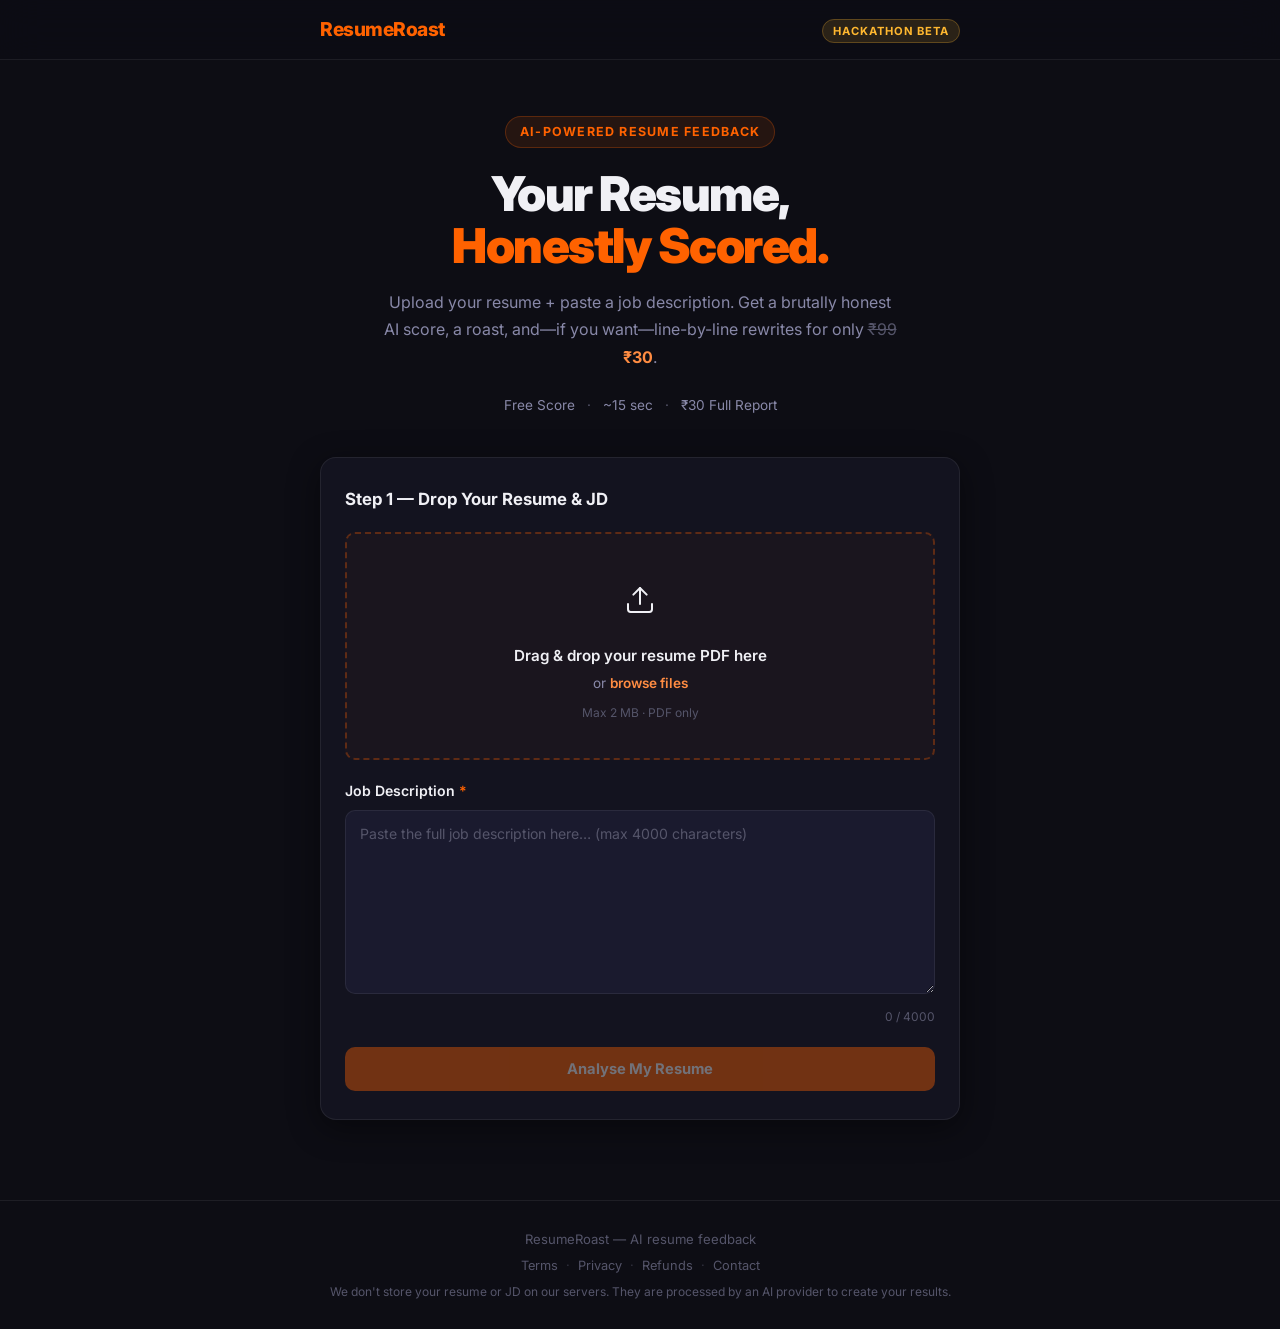
==== static/index.html @ 0b2701fa "ResumeRoast: full app with scoring, payments code, policy pages" ====
﻿<!DOCTYPE html>
<html lang="en">
<head>
  <meta charset="UTF-8" />
  <meta name="viewport" content="width=device-width, initial-scale=1.0" />
  <title>ResumeRoast – AI Resume Feedback</title>
  <meta name="description" content="Upload your resume, paste a job description, and get an AI-powered roast score plus actionable improvements. Free instant score, paid deep analysis from ₹30." />
  <link rel="preconnect" href="https://fonts.googleapis.com" />
  <link href="https://fonts.googleapis.com/css2?family=Inter:wght@400;500;600;700;800;900&family=JetBrains+Mono:wght@400;600&display=swap" rel="stylesheet" />
  <link rel="stylesheet" href="/static/style.css" />
</head>
<body>

<!-- ━━━━━━━━━━━━━━━━  HEADER  ━━━━━━━━━━━━━━━━ -->
<header class="site-header">
  <div class="container header-inner">
    <div class="logo">
      <span class="logo-text">ResumeRoast</span>
    </div>
    <nav class="header-badge">
      <span class="badge-pill">Hackathon Beta</span>
    </nav>
  </div>
</header>

<!-- ━━━━━━━━━━━━━━━━  HERO  ━━━━━━━━━━━━━━━━ -->
<section class="hero">
  <div class="container hero-inner">
    <div class="hero-label">AI-Powered Resume Feedback</div>
    <h1 class="hero-title">Your Resume,<br /><span class="gradient-text">Honestly Scored.</span></h1>
    <p class="hero-subtitle">Upload your resume + paste a job description. Get a brutally honest AI score, a roast, and—if you want—line-by-line rewrites for only <strong class="price-highlight"><s>₹99</s> ₹30</strong>.</p>
    <div class="hero-stats">
      <div class="stat"><span>Free Score</span></div>
      <div class="stat-sep">·</div>
      <div class="stat"><span>~15 sec</span></div>
      <div class="stat-sep">·</div>
      <div class="stat"><span>₹30 Full Report</span></div>
    </div>
  </div>
</section>

<!-- ━━━━━━━━━━━━━━━━  FORM CARD  ━━━━━━━━━━━━━━━━ -->
<main class="container main-content">
  <section id="upload-section" class="card upload-card">
    <h2 class="card-title">Step 1 — Drop Your Resume & JD</h2>

    <form id="roast-form" enctype="multipart/form-data" novalidate>
      <!-- PDF Upload -->
      <div id="drop-zone" class="drop-zone" role="button" tabindex="0" aria-label="Upload resume PDF">
        <div class="drop-zone-inner">
          <span class="drop-icon">
            <svg xmlns="http://www.w3.org/2000/svg" width="32" height="32" viewBox="0 0 24 24" fill="none" stroke="currentColor" stroke-width="1.5" stroke-linecap="round" stroke-linejoin="round"><path d="M21 15v4a2 2 0 0 1-2 2H5a2 2 0 0 1-2-2v-4"/><polyline points="17 8 12 3 7 8"/><line x1="12" y1="3" x2="12" y2="15"/></svg>
          </span>
          <p class="drop-main">Drag &amp; drop your resume PDF here</p>
          <p class="drop-sub">or <label for="resume-file" class="file-label">browse files</label></p>
          <p class="drop-limit">Max 2 MB · PDF only</p>
        </div>
        <input type="file" id="resume-file" name="resume" accept=".pdf,application/pdf" class="file-input" required />
      </div>
      <div id="file-info" class="file-info hidden"></div>

      <!-- JD Input -->
      <div class="field">
        <label for="jd-input" class="field-label">Job Description <span class="required">*</span></label>
        <textarea
          id="jd-input"
          name="jd"
          class="field-textarea"
          rows="7"
          placeholder="Paste the full job description here… (max 4000 characters)"
          maxlength="4000"
          required
        ></textarea>
        <div class="char-counter"><span id="jd-chars">0</span> / 4000</div>
      </div>

      <button type="submit" id="submit-btn" class="btn btn-primary btn-full" disabled>
        Analyse My Resume
      </button>
    </form>
  </section>

  <!-- ━━━━━━━━━━━━━━━━  RESULT CARD  ━━━━━━━━━━━━━━━━ -->
  <section id="result-section" class="hidden">

    <!-- Score Card -->
    <div id="score-card" class="card score-card">
      <div class="score-header">
        <div class="score-ring-wrap">
          <svg class="score-ring" viewBox="0 0 120 120">
            <circle class="ring-bg" cx="60" cy="60" r="52" />
            <circle id="ring-progress" class="ring-fg" cx="60" cy="60" r="52" />
          </svg>
          <div class="score-label">
            <span id="score-num" class="score-number">--</span>
            <span class="score-slash">/100</span>
          </div>
        </div>
        <div class="score-meta">
          <p id="score-verdict" class="verdict-text">Analyzing…</p>
          <div class="score-badge-wrap">
            <span id="score-badge" class="score-badge">—</span>
          </div>
        </div>
      </div>

      <!-- Roast points -->
      <div class="roast-section">
        <h3 class="roast-title">Feedback</h3>
        <ul id="roast-list" class="roast-list"></ul>
      </div>

      <!-- Share -->
      <div class="share-row">
        <button id="share-btn" class="btn btn-secondary" onclick="shareScore()">
          Share Score
        </button>
        <button id="copy-btn" class="btn btn-secondary" onclick="copyLink()">
          Copy Link
        </button>
      </div>
    </div>

    <!-- Unlock Banner -->
    <div id="unlock-banner" class="card unlock-card">
      <div class="unlock-badge">PRO REPORT</div>
      <h2 class="unlock-title">Want the full analysis?</h2>
      <p class="unlock-desc">Unlock your full report for <strong class="price-highlight"><s>₹99</s> ₹30</strong> and get:</p>
      <ul class="unlock-features">
        <li>Line-by-line bullet rewrites with metrics & impact</li>
        <li>Missing keywords vs the job description</li>
        <li>Cold email / LinkedIn DM draft, ready to send</li>
        <li>Complete improved resume text (copy-paste ready)</li>
      </ul>
      <button id="unlock-btn" class="btn btn-cta btn-full" onclick="unlockReport()">
        <span>Unlock Full Report — ₹30</span>
      </button>
      <p class="unlock-note">One-time payment · No subscription · Instant delivery</p>
    </div>

    <!-- Paid Report (hidden until unlocked) -->
    <div id="paid-report" class="hidden">

      <div class="card">
        <h3 class="report-section-title">Bullet Rewrites</h3>
        <div id="bullet-rewrites"></div>
      </div>

      <div class="card">
        <h3 class="report-section-title">Missing Keywords</h3>
        <div id="missing-keywords"></div>
      </div>

      <div class="card">
        <h3 class="report-section-title">Cold Email / LinkedIn DM</h3>
        <pre id="cold-email" class="code-block"></pre>
        <button class="btn btn-secondary small" onclick="copyEmail()">Copy Email</button>
      </div>

      <div class="card">
        <h3 class="report-section-title">Improved Resume Text</h3>
        <pre id="improved-resume" class="code-block scrollable"></pre>
        <button class="btn btn-secondary small" onclick="copyResume()">Copy Resume</button>
      </div>

    </div>

    <!-- Start Over -->
    <div class="center-action">
      <button class="btn btn-ghost" onclick="startOver()">Start Over</button>
    </div>
  </section>

  <!-- ━━━━━━━━━━━━━━━━  LOADING OVERLAY  ━━━━━━━━━━━━━━━━ -->
  <div id="loading-overlay" class="loading-overlay hidden">
    <div class="loading-card">
      <div class="spinner"></div>
      <p id="loading-msg" class="loading-msg">Reading your resume…</p>
      <p class="loading-sub">This usually takes 10–20 seconds</p>
    </div>
  </div>

  <!-- ━━━━━━━━━━━━━━━━  TOAST  ━━━━━━━━━━━━━━━━ -->
  <div id="toast" class="toast hidden" role="alert" aria-live="assertive"></div>

</main>

<!-- ━━━━━━━━━━━━━━━━  FOOTER  ━━━━━━━━━━━━━━━━ -->
<footer class="site-footer">
  <div class="container footer-inner">
    <p>ResumeRoast &mdash; AI resume feedback</p>
    <nav class="footer-links">
      <a href="/terms">Terms</a>
      <span class="footer-sep">·</span>
      <a href="/privacy">Privacy</a>
      <span class="footer-sep">·</span>
      <a href="/refund">Refunds</a>
      <span class="footer-sep">·</span>
      <a href="/contact">Contact</a>
    </nav>
    <p class="footer-legal">We don't store your resume or JD on our servers. They are processed by an AI provider to create your results.</p>
  </div>
</footer>

<!-- Razorpay SDK -->
<script src="https://checkout.razorpay.com/v1/checkout.js"></script>
<script src="/static/app.js"></script>
</body>
</html>
---- static/style.css ----
/* ━━━━━━━━━━━━━━━━━━━━━━━━━━━━━━━━━━━━━━━━━━━━
   ResumeRoast – style.css
   Mobile-first, dark-mode, premium glassmorphism
   ━━━━━━━━━━━━━━━━━━━━━━━━━━━━━━━━━━━━━━━━━━━━ */

/* ── Base variables ── */
:root {
  --bg: #0d0d14;
  --surface: #13131f;
  --surface2: #1a1a2e;
  --border: rgba(255,255,255,0.07);
  --border-glow: rgba(255,100,0,0.35);

  --orange: #ff6200;
  --orange-light: #ff8c42;
  --amber: #ffb830;
  --red-hot: #ff3b00;
  --green: #22c55e;
  --blue: #3b82f6;
  --purple: #a855f7;

  --text: #f0f0f5;
  --text-muted: #8888a8;
  --text-faint: #55556a;

  --radius: 16px;
  --radius-sm: 10px;
  --shadow: 0 8px 32px rgba(0,0,0,0.45);
  --shadow-glow: 0 0 40px rgba(255,98,0,0.15);

  --font: 'Inter', system-ui, sans-serif;
  --mono: 'JetBrains Mono', 'Fira Code', monospace;

  --max-width: 680px;
  --transition: 0.2s ease;
}

/* ── Reset ── */
*, *::before, *::after { box-sizing: border-box; margin: 0; padding: 0; }
html { scroll-behavior: smooth; }

body {
  font-family: var(--font);
  background: var(--bg);
  color: var(--text);
  min-height: 100vh;
  line-height: 1.6;
}

a { color: var(--orange-light); text-decoration: none; }
a:hover { text-decoration: underline; }

/* ── Layout ── */
.container {
  width: 100%;
  max-width: var(--max-width);
  margin: 0 auto;
  padding: 0 20px;
}

/* ── Header ── */
.site-header {
  position: sticky;
  top: 0;
  z-index: 100;
  backdrop-filter: blur(20px);
  background: rgba(13,13,20,0.85);
  border-bottom: 1px solid var(--border);
  padding: 14px 0;
}

.header-inner {
  display: flex;
  align-items: center;
  justify-content: space-between;
}

.logo {
  display: flex;
  align-items: center;
  gap: 10px;
}

.logo-fire {
  font-size: 1.1rem;
}

.logo-text {
  font-size: 1.2rem;
  font-weight: 800;
  color: var(--orange);
  letter-spacing: -0.5px;
}

.badge-pill {
  font-size: 0.7rem;
  font-weight: 700;
  text-transform: uppercase;
  letter-spacing: 0.08em;
  color: var(--amber);
  background: rgba(255,184,48,0.12);
  border: 1px solid rgba(255,184,48,0.25);
  padding: 4px 10px;
  border-radius: 99px;
}

/* ── Hero ── */
.hero {
  padding: 56px 0 40px;
  text-align: center;
}

.hero-label {
  display: inline-block;
  font-size: 0.78rem;
  font-weight: 700;
  letter-spacing: 0.1em;
  text-transform: uppercase;
  color: var(--orange);
  background: rgba(255,98,0,0.1);
  border: 1px solid rgba(255,98,0,0.25);
  padding: 5px 14px;
  border-radius: 99px;
  margin-bottom: 20px;
}

.hero-title {
  font-size: clamp(2rem, 7vw, 3rem);
  font-weight: 900;
  line-height: 1.1;
  letter-spacing: -1.5px;
  margin-bottom: 16px;
}

.gradient-text {
  color: var(--orange);
}

.hero-subtitle {
  font-size: 1rem;
  color: var(--text-muted);
  max-width: 520px;
  margin: 0 auto 24px;
  line-height: 1.7;
}

.price-highlight {
  color: var(--orange-light);
  font-weight: 700;
}
.price-highlight s {
  color: var(--text-faint);
  font-weight: 400;
  text-decoration: line-through;
}

.hero-stats {
  display: flex;
  align-items: center;
  justify-content: center;
  gap: 12px;
  flex-wrap: wrap;
  font-size: 0.85rem;
  color: var(--text-muted);
}

.stat {
  display: flex;
  align-items: center;
  gap: 6px;
}
.stat-sep { color: var(--text-faint); }

/* ── Main Content ── */
.main-content {
  padding-bottom: 60px;
  position: relative;
}

/* ── Cards ── */
.card {
  background: var(--surface);
  border: 1px solid var(--border);
  border-radius: var(--radius);
  padding: 28px 24px;
  margin-bottom: 20px;
  box-shadow: var(--shadow);
  position: relative;
  overflow: hidden;
  transition: border-color var(--transition);
}


.card-title {
  font-size: 1.05rem;
  font-weight: 700;
  margin-bottom: 20px;
  color: var(--text);
}

/* ── Drop Zone ── */
.drop-zone {
  border: 2px dashed rgba(255,98,0,0.3);
  border-radius: var(--radius-sm);
  padding: 36px 20px;
  text-align: center;
  cursor: pointer;
  transition: all var(--transition);
  background: rgba(255,98,0,0.03);
  margin-bottom: 20px;
  position: relative;
}

.drop-zone:hover,
.drop-zone:focus {
  border-color: var(--orange);
  background: rgba(255,98,0,0.07);
  outline: none;
}

.drop-zone.drag-over {
  border-color: var(--amber);
  background: rgba(255,184,48,0.08);
  box-shadow: 0 0 0 4px rgba(255,98,0,0.1);
  transform: scale(1.01);
}

.drop-zone.has-file {
  border-color: var(--green);
  background: rgba(34,197,94,0.05);
  border-style: solid;
}

.drop-zone-inner {
  pointer-events: none;
}

.drop-icon {
  font-size: 2.5rem;
  display: block;
  margin-bottom: 10px;
}

.drop-main {
  font-weight: 600;
  font-size: 0.95rem;
  margin-bottom: 4px;
}

.drop-sub {
  font-size: 0.85rem;
  color: var(--text-muted);
}

.drop-limit {
  font-size: 0.75rem;
  color: var(--text-faint);
  margin-top: 8px;
}

.file-label {
  color: var(--orange-light);
  cursor: pointer;
  font-weight: 600;
  pointer-events: all;
}

.file-input { display: none; }

.file-info {
  background: rgba(34,197,94,0.08);
  border: 1px solid rgba(34,197,94,0.2);
  border-radius: var(--radius-sm);
  padding: 10px 14px;
  font-size: 0.85rem;
  color: var(--green);
  margin-bottom: 20px;
  display: flex;
  align-items: center;
  gap: 8px;
}

/* ── Field ── */
.field { margin-bottom: 0; }

.field-label {
  display: block;
  font-size: 0.88rem;
  font-weight: 600;
  margin-bottom: 8px;
  color: var(--text);
}
.required { color: var(--orange); }

.field-textarea {
  width: 100%;
  background: var(--surface2);
  border: 1px solid var(--border);
  border-radius: var(--radius-sm);
  color: var(--text);
  font-family: var(--font);
  font-size: 0.88rem;
  line-height: 1.6;
  padding: 12px 14px;
  resize: vertical;
  min-height: 140px;
  transition: border-color var(--transition), box-shadow var(--transition);
}

.field-textarea:focus {
  outline: none;
  border-color: var(--orange);
  box-shadow: 0 0 0 3px rgba(255,98,0,0.12);
}

.field-textarea::placeholder { color: var(--text-faint); }

.char-counter {
  text-align: right;
  font-size: 0.75rem;
  color: var(--text-faint);
  margin-top: 6px;
  margin-bottom: 20px;
}

/* ── Buttons ── */
.btn {
  display: inline-flex;
  align-items: center;
  justify-content: center;
  gap: 8px;
  font-family: var(--font);
  font-size: 0.92rem;
  font-weight: 700;
  padding: 13px 22px;
  border-radius: var(--radius-sm);
  border: none;
  cursor: pointer;
  transition: all var(--transition);
  text-decoration: none;
}

.btn:disabled {
  opacity: 0.4;
  cursor: not-allowed;
  transform: none !important;
  box-shadow: none !important;
}

.btn-primary {
  background: var(--orange);
  color: #fff;
}
.btn-primary:hover:not(:disabled) {
  background: var(--orange-light);
}
.btn-primary:active:not(:disabled) { opacity: 0.9; }

.btn-secondary {
  background: var(--surface2);
  color: var(--text-muted);
  border: 1px solid var(--border);
}
.btn-secondary:hover:not(:disabled) {
  border-color: var(--orange);
  color: var(--orange-light);
}

.btn-cta {
  background: #5b21b6;
  color: #fff;
  font-size: 1rem;
  padding: 16px 24px;
}
.btn-cta:hover:not(:disabled) { background: #4c1d95; }

.btn-ghost {
  background: transparent;
  color: var(--text-muted);
  border: 1px solid var(--border);
}
.btn-ghost:hover { color: var(--text); border-color: var(--text-faint); }

.btn-full { width: 100%; }

.btn.small { font-size: 0.8rem; padding: 8px 14px; margin-top: 12px; }

/* ── Score Ring ── */
.score-card { padding: 32px 24px; }

.score-header {
  display: flex;
  align-items: center;
  gap: 24px;
  margin-bottom: 28px;
  flex-wrap: wrap;
}

.score-ring-wrap {
  position: relative;
  width: 120px;
  height: 120px;
  flex-shrink: 0;
}

.score-ring { width: 120px; height: 120px; transform: rotate(-90deg); }

.ring-bg {
  fill: none;
  stroke: rgba(255,255,255,0.06);
  stroke-width: 10;
}

.ring-fg {
  fill: none;
  stroke: url(#ringGrad);
  stroke-width: 10;
  stroke-linecap: round;
  stroke-dasharray: 327;
  stroke-dashoffset: 327;
  transition: stroke-dashoffset 1.2s cubic-bezier(0.4, 0, 0.2, 1);
}

.score-label {
  position: absolute;
  inset: 0;
  display: flex;
  flex-direction: column;
  align-items: center;
  justify-content: center;
  line-height: 1;
}

.score-number {
  font-size: 2rem;
  font-weight: 900;
  letter-spacing: -2px;
  color: var(--orange);
}

.score-slash {
  font-size: 0.7rem;
  color: var(--text-faint);
  font-weight: 600;
  margin-top: 2px;
}

.score-meta { flex: 1; min-width: 180px; }

.verdict-text {
  font-size: 1rem;
  font-weight: 600;
  line-height: 1.4;
  margin-bottom: 12px;
  color: var(--text);
}

.score-badge-wrap { display: flex; }

.score-badge {
  font-size: 0.75rem;
  font-weight: 700;
  padding: 4px 12px;
  border-radius: 99px;
  letter-spacing: 0.05em;
  text-transform: uppercase;
}
.score-badge.poor    { background: rgba(255,59,0,0.15); color: var(--red-hot); border: 1px solid rgba(255,59,0,0.25); }
.score-badge.average { background: rgba(255,184,48,0.12); color: var(--amber); border: 1px solid rgba(255,184,48,0.25); }
.score-badge.good    { background: rgba(59,130,246,0.12); color: var(--blue); border: 1px solid rgba(59,130,246,0.25); }
.score-badge.great   { background: rgba(34,197,94,0.12); color: var(--green); border: 1px solid rgba(34,197,94,0.25); }

/* ── Roast ── */
.roast-section { margin-bottom: 24px; }
.roast-title {
  font-size: 0.9rem;
  font-weight: 700;
  text-transform: uppercase;
  letter-spacing: 0.08em;
  color: var(--orange);
  margin-bottom: 14px;
}

.roast-list { list-style: none; display: flex; flex-direction: column; gap: 12px; }

.roast-list li {
  display: flex;
  gap: 12px;
  padding: 14px 16px;
  background: var(--surface2);
  border-radius: var(--radius-sm);
  border: 1px solid var(--border);
  font-size: 0.9rem;
  line-height: 1.5;
  opacity: 0;
  transform: translateX(-10px);
  transition: opacity 0.4s ease, transform 0.4s ease;
}

.roast-list li.visible {
  opacity: 1;
  transform: translateX(0);
}

.roast-num {
  width: 22px;
  height: 22px;
  background: var(--orange);
  border-radius: 50%;
  display: flex;
  align-items: center;
  justify-content: center;
  font-size: 0.7rem;
  font-weight: 900;
  color: #fff;
  flex-shrink: 0;
}

/* ── Share row ── */
.share-row {
  display: flex;
  gap: 10px;
  flex-wrap: wrap;
}

/* ── Unlock Card ── */
.unlock-card {
  background: rgba(91,33,182,0.06);
  border-color: rgba(91,33,182,0.2);
  text-align: center;
}

.unlock-badge {
  display: inline-block;
  font-size: 0.7rem;
  font-weight: 800;
  letter-spacing: 0.12em;
  text-transform: uppercase;
  color: var(--purple);
  background: rgba(168,85,247,0.12);
  border: 1px solid rgba(168,85,247,0.25);
  padding: 4px 12px;
  border-radius: 99px;
  margin-bottom: 14px;
}

.unlock-title {
  font-size: 1.5rem;
  font-weight: 900;
  margin-bottom: 8px;
  letter-spacing: -0.5px;
}

.unlock-desc {
  color: var(--text-muted);
  margin-bottom: 18px;
  font-size: 0.92rem;
}

.unlock-features {
  list-style: none;
  text-align: left;
  display: flex;
  flex-direction: column;
  gap: 8px;
  margin-bottom: 24px;
  max-width: 360px;
  margin-left: auto;
  margin-right: auto;
}

.unlock-features li {
  font-size: 0.88rem;
  color: var(--text-muted);
  display: flex;
  gap: 8px;
}

.unlock-note {
  font-size: 0.75rem;
  color: var(--text-faint);
  margin-top: 10px;
}

/* ── Paid Report ── */
.report-section-title {
  font-size: 0.95rem;
  font-weight: 700;
  margin-bottom: 16px;
  color: var(--text);
}

.rewrite-item {
  border: 1px solid var(--border);
  border-radius: var(--radius-sm);
  overflow: hidden;
  margin-bottom: 12px;
}

.rewrite-original {
  background: rgba(255,59,0,0.06);
  padding: 10px 14px;
  font-size: 0.83rem;
  color: var(--text-muted);
  border-bottom: 1px solid var(--border);
  position: relative;
}
.rewrite-original::before {
  content: '— ';
  color: var(--red-hot);
  font-weight: 700;
}

.rewrite-improved {
  background: rgba(34,197,94,0.05);
  padding: 10px 14px;
  font-size: 0.85rem;
  color: var(--text);
  position: relative;
}
.rewrite-improved::before {
  content: '+ ';
  color: var(--green);
  font-weight: 700;
}

.keywords-grid {
  display: flex;
  flex-wrap: wrap;
  gap: 8px;
}

.keyword-tag {
  background: rgba(59,130,246,0.1);
  border: 1px solid rgba(59,130,246,0.2);
  color: var(--blue);
  font-size: 0.8rem;
  font-weight: 600;
  padding: 4px 12px;
  border-radius: 99px;
}

.code-block {
  background: var(--surface2);
  border: 1px solid var(--border);
  border-radius: var(--radius-sm);
  padding: 16px;
  font-family: var(--mono);
  font-size: 0.8rem;
  line-height: 1.7;
  color: var(--text-muted);
  white-space: pre-wrap;
  word-break: break-word;
}

.code-block.scrollable {
  max-height: 320px;
  overflow-y: auto;
}

/* ── Loading ── */
.loading-overlay {
  position: fixed;
  inset: 0;
  background: rgba(13,13,20,0.88);
  backdrop-filter: blur(8px);
  z-index: 200;
  display: flex;
  align-items: center;
  justify-content: center;
  padding: 20px;
}

.loading-card {
  background: var(--surface);
  border: 1px solid var(--border);
  border-radius: var(--radius);
  padding: 40px 32px;
  text-align: center;
  max-width: 320px;
  width: 100%;
  box-shadow: var(--shadow);
}

.spinner {
  width: 48px;
  height: 48px;
  border: 4px solid var(--border);
  border-top-color: var(--orange);
  border-radius: 50%;
  animation: spin 0.8s linear infinite;
  margin: 0 auto 20px;
}

@keyframes spin { to { transform: rotate(360deg); } }

.loading-msg {
  font-weight: 700;
  font-size: 1rem;
  margin-bottom: 8px;
}

.loading-sub {
  font-size: 0.82rem;
  color: var(--text-faint);
}

/* ── Toast ── */
.toast {
  position: fixed;
  bottom: 24px;
  left: 50%;
  transform: translateX(-50%) translateY(10px);
  background: var(--surface);
  border: 1px solid var(--border);
  border-radius: var(--radius-sm);
  padding: 12px 20px;
  font-size: 0.88rem;
  font-weight: 600;
  color: var(--text);
  box-shadow: var(--shadow);
  z-index: 300;
  opacity: 0;
  transition: opacity 0.25s ease, transform 0.25s ease;
  max-width: 360px;
  text-align: center;
}

.toast.show {
  opacity: 1;
  transform: translateX(-50%) translateY(0);
}

.toast.error { border-color: var(--red-hot); color: var(--red-hot); }
.toast.success { border-color: var(--green); color: var(--green); }

/* ── Center action ── */
.center-action { text-align: center; margin: 8px 0 24px; }

/* ── Footer ── */
.site-footer {
  border-top: 1px solid var(--border);
  padding: 28px 0;
  text-align: center;
  font-size: 0.82rem;
  color: var(--text-faint);
}

.footer-inner { display: flex; flex-direction: column; gap: 6px; }
.footer-legal { font-size: 0.75rem; }

.footer-links {
  display: flex;
  align-items: center;
  justify-content: center;
  gap: 8px;
  flex-wrap: wrap;
  font-size: 0.8rem;
}

.footer-links a {
  color: var(--text-faint);
  text-decoration: none;
  transition: color var(--transition);
}
.footer-links a:hover { color: var(--orange-light); text-decoration: none; }
.footer-sep { color: var(--text-faint); opacity: 0.5; }

/* ── Legal pages ── */
.legal-page {
  max-width: 640px;
  margin: 0 auto;
  padding: 40px 0 60px;
}

.legal-title {
  font-size: clamp(1.6rem, 5vw, 2.2rem);
  font-weight: 900;
  letter-spacing: -1px;
  color: var(--text);
  margin-bottom: 6px;
}

.legal-updated {
  font-size: 0.78rem;
  color: var(--text-faint);
  margin-bottom: 28px;
}

.legal-card {
  margin-bottom: 16px;
}

.legal-heading {
  font-size: 0.92rem;
  font-weight: 700;
  color: var(--orange-light);
  text-transform: uppercase;
  letter-spacing: 0.06em;
  margin-bottom: 10px;
}

.legal-card p {
  font-size: 0.92rem;
  color: var(--text-muted);
  line-height: 1.75;
}

.legal-card p + p { margin-top: 10px; }

.legal-list {
  list-style: none;
  display: flex;
  flex-direction: column;
  gap: 8px;
  margin: 12px 0;
  padding-left: 4px;
}

.legal-list li {
  font-size: 0.9rem;
  color: var(--text-muted);
  line-height: 1.6;
  padding-left: 16px;
  position: relative;
}

.legal-list li::before {
  content: '›';
  position: absolute;
  left: 0;
  color: var(--orange);
  font-weight: 700;
}

/* ── Contact card ── */
.contact-card { text-align: center; padding: 40px 28px; }

.contact-intro {
  font-size: 1rem;
  color: var(--text-muted);
  margin-bottom: 28px;
  line-height: 1.7;
}

.contact-email-link {
  display: inline-flex;
  align-items: center;
  gap: 10px;
  font-size: 1.1rem;
  font-weight: 700;
  color: var(--orange-light);
  background: rgba(255,140,66,0.08);
  border: 1px solid rgba(255,140,66,0.25);
  padding: 14px 24px;
  border-radius: var(--radius-sm);
  text-decoration: none;
  transition: all var(--transition);
  margin-bottom: 24px;
}
.contact-email-link:hover {
  background: rgba(255,140,66,0.14);
  border-color: var(--orange-light);
  transform: translateY(-1px);
  text-decoration: none;
}

.contact-email-icon { font-size: 1.3rem; }

.contact-note {
  font-size: 0.82rem;
  color: var(--text-faint);
  line-height: 1.65;
  max-width: 400px;
  margin: 0 auto;
}

/* ── SVG gradient definition ── */
.svg-defs { position: absolute; width: 0; height: 0; overflow: hidden; }

/* ── Utility ── */
.hidden { display: none !important; }

/* ── Responsive ── */
@media (max-width: 480px) {
  .hero { padding: 40px 0 32px; }
  .score-header { flex-direction: column; align-items: flex-start; }
  .share-row { flex-direction: column; }
  .share-row .btn { width: 100%; }
}
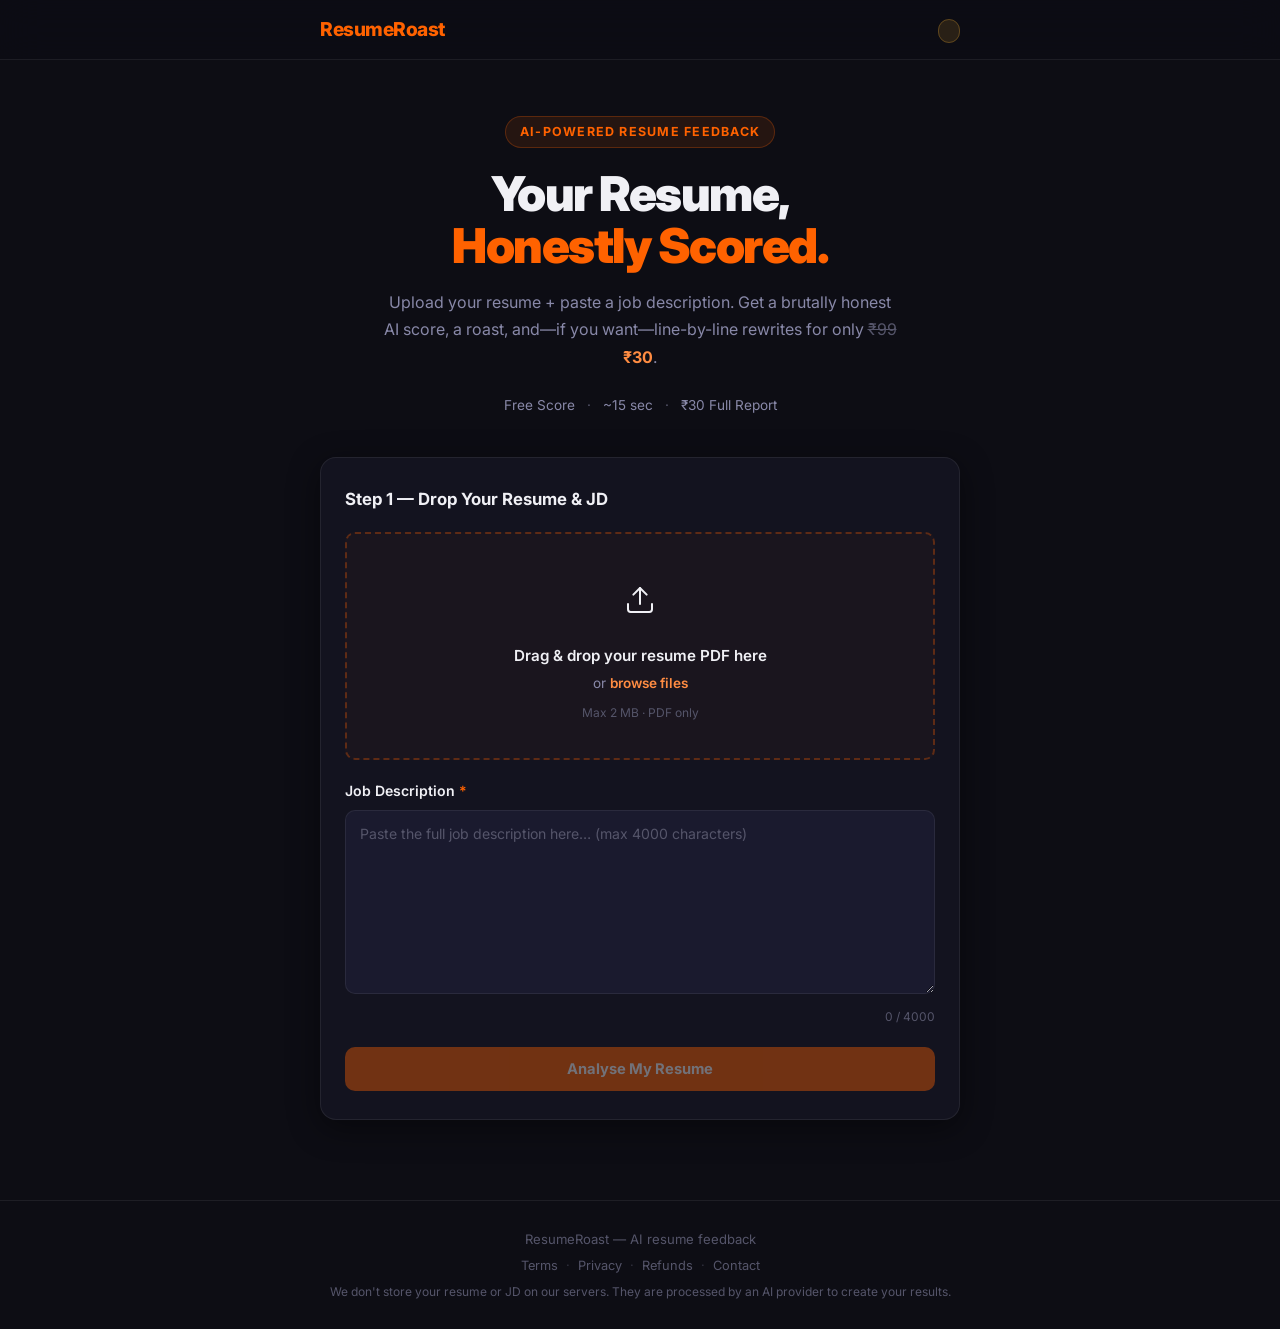
==== commit 793014eb: "ui update" ====
--- a/static/index.html
+++ b/static/index.html
@@ -18,7 +18,7 @@
       <span class="logo-text">ResumeRoast</span>
     </div>
     <nav class="header-badge">
-      <span class="badge-pill">Hackathon Beta</span>
+      <span class="badge-pill"></span>
     </nav>
   </div>
 </header>
